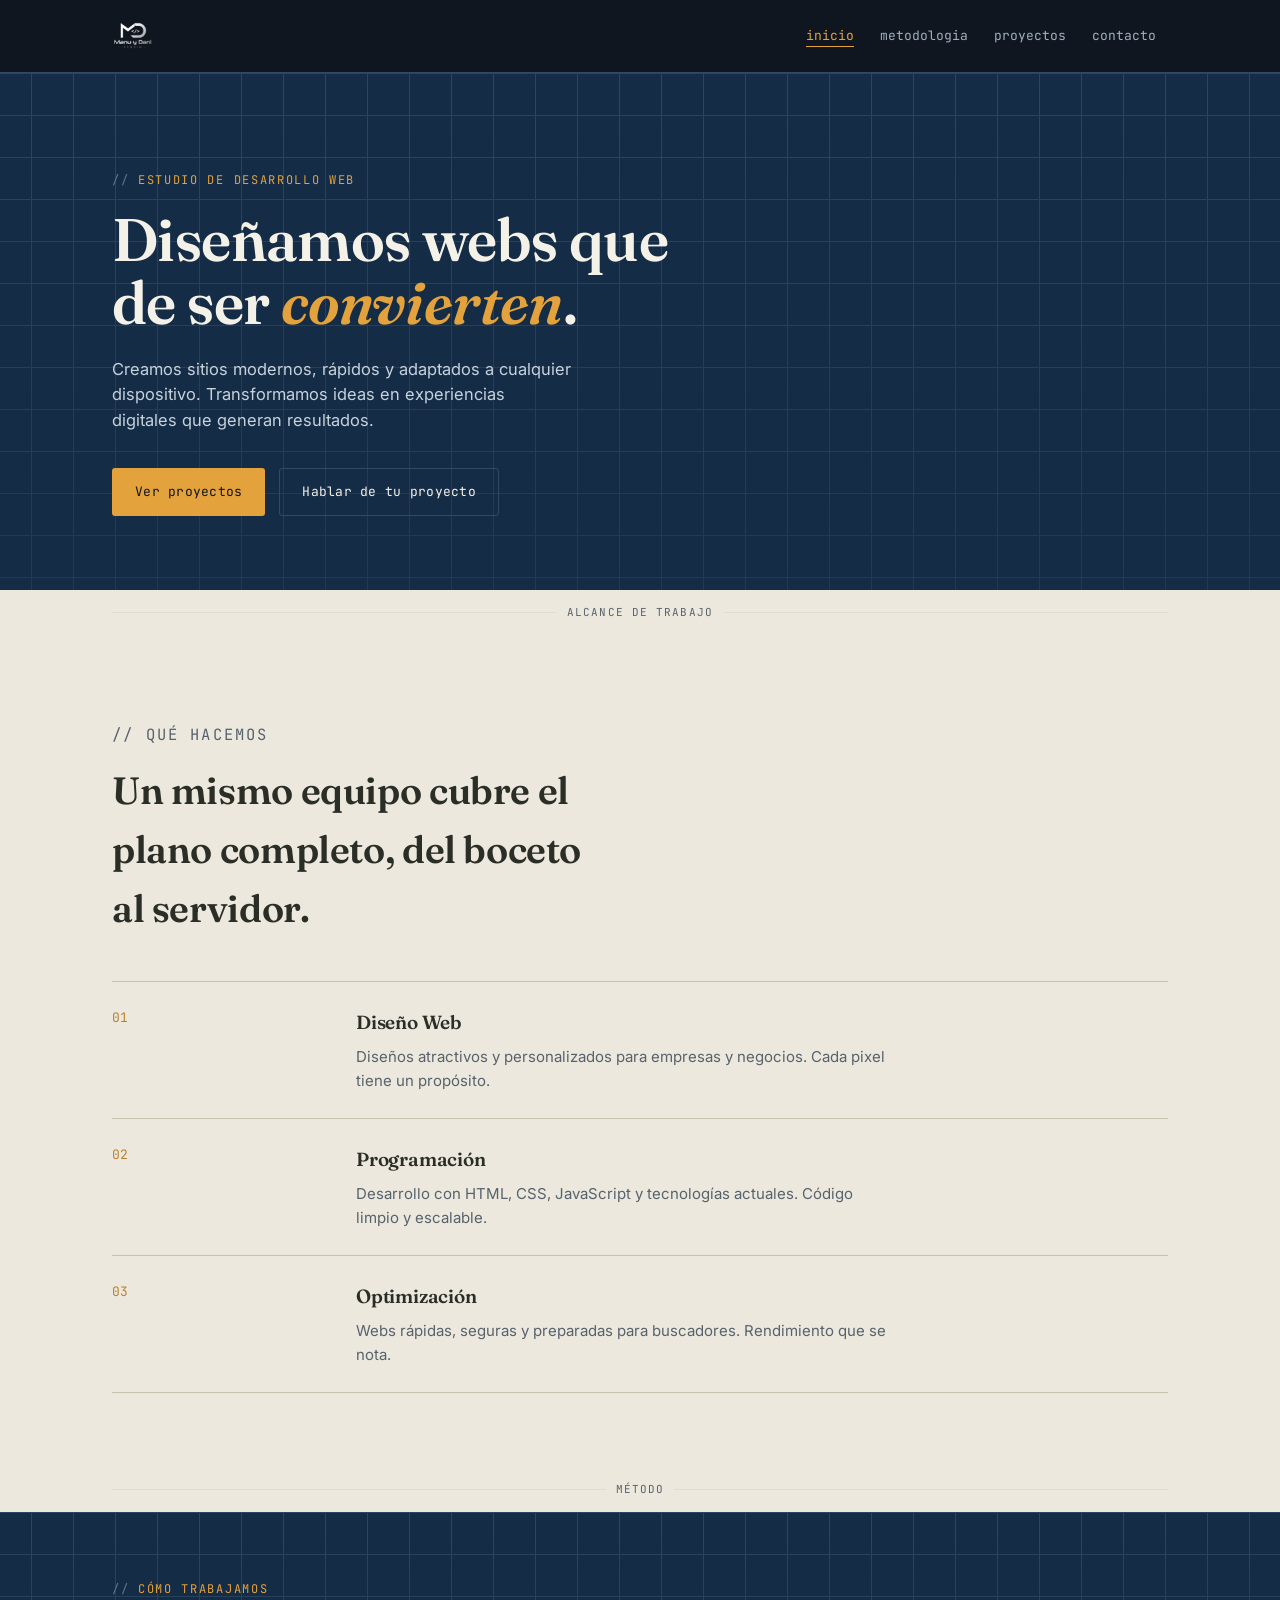
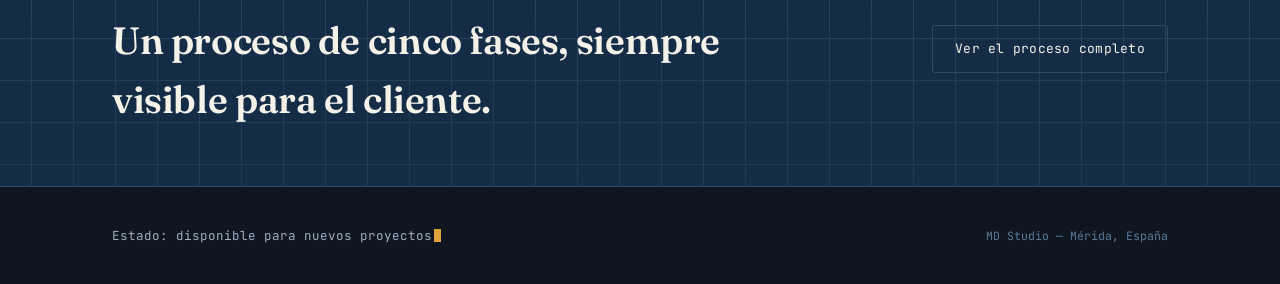
==== index.html @ b5776f59 "Add files via upload" ====
<!DOCTYPE html>
<html lang="es">
<head>
<meta charset="UTF-8">
<meta name="viewport" content="width=device-width, initial-scale=1.0">
<title>Trama Estudio — Desarrollo web</title>
<link rel="stylesheet" href="styles.css">
</head>
<body>

<header class="site">
  <div class="wrap">
    <a href="index.html" class="brand">
      <img src="Logo.png" alt="Manu y Dani Studio" class="brand-logo brand-logo--scaled">
      <span class="visually-hidden">Manu y Dani Studio</span>
    </a>
    <nav class="paths" aria-label="Navegación principal">
      <a href="index.html" aria-current="page"><span class="seg">inicio</span></a>
      <a href="metodologia.html"><span class="seg">metodologia</span></a>
      <a href="proyectos.html"><span class="seg">proyectos</span></a>
      <a href="contacto.html"><span class="seg">contacto</span></a>
    </nav>
  </div>
</header>

<section class="hero blueprint">
  <div class="wrap">
    <p class="eyebrow">Estudio de desarrollo web</p>
    <h1>Diseñamos webs que<br>de ser <em>convierten</em>.</h1>
    <p class="sub">Creamos sitios modernos, rápidos y adaptados a cualquier dispositivo. Transformamos ideas en experiencias digitales que generan resultados.

</p>
    <div class="actions">
      <a href="proyectos.html" class="btn btn-solid">Ver proyectos</a>
      <a href="contacto.html" class="btn btn-outline">Hablar de tu proyecto</a>
    </div>
  </div>
</section>

<div class="dim-divider"><span>Alcance de trabajo</span></div>

<section class="paper">
  <div class="wrap">
    <div class="section-head">
      <p class="eyebrow">Qué hacemos</p>
      <h2>Un mismo equipo cubre el plano completo, del boceto al servidor.</h2>
    </div>
    <div class="spec-list">
      <div class="spec-row">
        <div class="k">01</div>
        <div class="v">
          <h3>Diseño Web</h3>
          <p>Diseños atractivos y personalizados para empresas y negocios. Cada pixel tiene un propósito.</p>
        </div>
      </div>
      <div class="spec-row">
        <div class="k">02</div>
        <div class="v">
          <h3>Programación</h3>
          <p>Desarrollo con HTML, CSS, JavaScript y tecnologías actuales. Código limpio y escalable.</p>
        </div>
      </div>
      <div class="spec-row">
        <div class="k">03</div>
        <div class="v">
          <h3>Optimización</h3>
          <p>Webs rápidas, seguras y preparadas para buscadores. Rendimiento que se nota.</p>
        </div>
      </div>
    </div>
  </div>
</section>

<div class="dim-divider"><span>Método</span></div>

<section class="paper blueprint tight">
  <div class="wrap" style="display:flex; justify-content:space-between; align-items:center; flex-wrap:wrap; gap:24px;">
    <div>
      <p class="eyebrow">Cómo trabajamos</p>
      <h2 style="color:var(--cream); max-width:26ch; margin-top:14px;">Un proceso de cinco fases, siempre visible para el cliente.</h2>
    </div>
    <a href="experiencia.html" class="btn btn-outline">Ver el proceso completo</a>
  </div>
</section>

<footer class="site">
  <div class="wrap">
    <p class="term">Estado: disponible para nuevos proyectos<span class="cursor"></span></p>
    <small>MD Studio — Mérida, España</small>
  </div>
</footer>

</body>
</html>
---- styles.css ----
/* ============================================================
   TRAMA ESTUDIO — hoja de estilos compartida
   Concepto: dualidad "plano técnico" (azul, retícula, mono)
   frente a "papel terminado" (cálido, editorial, serif).
   ============================================================ */

@import url('https://fonts.googleapis.com/css2?family=Fraunces:ital,opsz,wght@0,9..144,300;0,9..144,500;0,9..144,600;1,9..144,400&family=Inter:wght@400;500&family=JetBrains+Mono:wght@400;500&display=swap');

:root{
  --ink:#10161F;
  --blueprint:#152C46;
  --blueprint-2:#1B3A5C;
  --blueprint-line:#2E4A66;
  --paper:#ECE8DD;
  --paper-2:#E2DDCE;
  --signal:#E3A23C;
  --signal-dim:#B9812E;
  --cream:#F4F1E8;
  --ink-soft:#57626C;
  --paper-ink:#2B2E27;
  --max:1120px;
  --serif:'Fraunces', Georgia, serif;
  --sans:'Inter', -apple-system, BlinkMacSystemFont, sans-serif;
  --mono:'JetBrains Mono', 'SF Mono', monospace;
}

*,*::before,*::after{ box-sizing:border-box; }

html{ scroll-behavior:smooth; }

body{
  margin:0;
  background:var(--paper);
  color:var(--paper-ink);
  font-family:var(--sans);
  line-height:1.55;
  -webkit-font-smoothing:antialiased;
}

a{ color:inherit; }

img{ max-width:100%; display:block; }

.wrap{
  max-width:var(--max);
  margin:0 auto;
  padding:0 32px;
}

.eyebrow{
  font-family:var(--mono);
  font-size:12px;
  letter-spacing:.14em;
  text-transform:uppercase;
  color:var(--signal-dim);
}

.eyebrow::before{ content:"// "; color:var(--ink-soft); }

.blueprint .eyebrow{ color:var(--signal); }
.blueprint .eyebrow::before{ color:#5A7A9A; }

h1,h2,h3{
  font-family:var(--serif);
  font-weight:600;
  margin:0;
  letter-spacing:-.01em;
}

/* focus visibility */
a:focus-visible, button:focus-visible, input:focus-visible, textarea:focus-visible, select:focus-visible{
  outline:2px solid var(--signal);
  outline-offset:3px;
}

@media (prefers-reduced-motion: reduce){
  *{ animation-duration:.001ms !important; animation-iteration-count:1 !important; transition-duration:.001ms !important; scroll-behavior:auto !important; }
}

/* ---------------- Blueprint section (dark, grid, technical) ---------------- */
.blueprint{
  background-color:var(--blueprint);
  background-image:
    linear-gradient(var(--blueprint-line) 1px, transparent 1px),
    linear-gradient(90deg, var(--blueprint-line) 1px, transparent 1px);
  background-size:42px 42px;
  background-position:center top;
  color:var(--cream);
  position:relative;
}
.blueprint::after{
  content:"";
  position:absolute; inset:0;
  background:linear-gradient(180deg, rgba(21,44,70,.15), rgba(21,44,70,.55));
  pointer-events:none;
}
.blueprint .wrap{ position:relative; z-index:1; }

/* dimension-line divider used between plan / paper sections */
.dim-divider{
  display:flex; align-items:center; gap:10px;
  font-family:var(--mono); font-size:11px; letter-spacing:.1em;
  color:var(--ink-soft); text-transform:uppercase;
  margin:0 auto; max-width:var(--max); padding:14px 32px;
}
.dim-divider::before, .dim-divider::after{
  content:""; flex:1; height:1px; background:var(--paper-2);
}
.dim-divider span{ white-space:nowrap; }

/* ---------------- Header / nav (directory-path style) ---------------- */
header.site{
  background:var(--ink);
  color:var(--cream);
  position:sticky; top:0; z-index:20;
  border-bottom:1px solid var(--blueprint-line);
}
header.site .wrap{
  display:flex; align-items:center; justify-content:space-between;
  padding-top:18px; padding-bottom:18px;
}
.brand{
  font-family:var(--mono); font-weight:500; font-size:15px;
  letter-spacing:.02em; text-decoration:none; color:var(--cream);
  display:flex; align-items:center; gap:8px;
}
.brand .dot{ width:7px; height:7px; border-radius:50%; background:var(--signal); display:inline-block; }

/* Logo image inside the brand: keep header height unchanged */
.brand-logo{ display:block; height:34px; width:auto; transform-origin:left center; will-change:transform; }

/* Escala visual del logo sin alterar el flujo (no cambia la altura del header) */
.brand-logo--scaled{ transform:scale(1.15); }

@media (max-width:760px){
  .brand-logo{ height:28px; }
  .brand-logo--scaled{ transform:scale(1.05); }
}

/* Utility for accessible hidden text */
.visually-hidden{ position:absolute !important; width:1px; height:1px; padding:0; margin:-1px; overflow:hidden; clip:rect(0 0 0 0); white-space:nowrap; border:0; }

nav.paths{
  display:flex; gap:2px;
  font-family:var(--mono); font-size:13px;
}
nav.paths a{
  text-decoration:none;
  color:#9FB0C0;
  padding:8px 12px;
  border-radius:3px;
  transition:color .15s ease, background .15s ease;
  white-space:nowrap;
}
nav.paths a:hover{ color:var(--cream); background:rgba(255,255,255,.06); }
nav.paths a[aria-current="page"]{
  color:var(--signal);
}
nav.paths a[aria-current="page"] .seg{ border-bottom:1px solid var(--signal); padding-bottom:2px; }

.menu-toggle{ display:none; }

@media (max-width: 760px){
  header.site .wrap{ flex-wrap:wrap; gap:10px 0; }
  nav.paths{ flex-wrap:wrap; gap:0; width:100%; padding-top:4px; }
  nav.paths a{ padding:8px 10px; font-size:12.5px; }
}

/* ---------------- Buttons ---------------- */
.btn{
  display:inline-flex; align-items:center; gap:10px;
  font-family:var(--mono); font-size:13px; letter-spacing:.02em;
  padding:13px 22px; border-radius:3px; text-decoration:none;
  border:1px solid transparent; cursor:pointer;
  transition:transform .15s ease, background .15s ease, border-color .15s ease;
}
.btn:hover{ transform:translateY(-1px); }
.btn-solid{ background:var(--signal); color:var(--ink); }
.btn-solid:hover{ background:#EEB25C; }
.btn-outline{ border-color:var(--blueprint-line); color:var(--cream); }
.btn-outline:hover{ border-color:var(--signal); color:var(--signal); }
.btn-outline.on-paper{ color:var(--paper-ink); border-color:#B9B198; }
.btn-outline.on-paper:hover{ border-color:var(--signal-dim); color:var(--signal-dim); }

/* ---------------- Hero ---------------- */
.hero{ padding:86px 0 74px; }
.hero h1{
  font-size:clamp(34px, 5.4vw, 60px);
  line-height:1.06;
  color:var(--cream);
  max-width:15ch;
  margin-top:18px;
}
.hero h1 em{ font-style:italic; color:var(--signal); }
.hero .sub{
  margin-top:22px; max-width:46ch;
  color:#C7D2DB; font-size:16.5px;
}
.hero .actions{ display:flex; gap:14px; margin-top:34px; flex-wrap:wrap; }

/* coordinate readout, decorative technical flourish */
.coords{
  font-family:var(--mono); font-size:11px; color:#5A7A9A;
  margin-top:56px; display:flex; gap:26px; flex-wrap:wrap;
}

/* ---------------- Paper sections ---------------- */
section.paper{ padding:74px 0; }
section.paper.tight{ padding:56px 0; }
section.paper h2{
  font-size:clamp(26px, 3.4vw, 38px);
  max-width:20ch;
}
.section-head{ margin-bottom:42px; }
.section-head p{ max-width:56ch; color:var(--ink-soft); margin-top:14px; font-size:15.5px; }

/* spec sheet (services list) */
.spec-list{ border-top:1px solid #C9C2AC; }
.spec-row{
  display:grid; grid-template-columns:220px 1fr;
  gap:24px; padding:26px 0; border-bottom:1px solid #C9C2AC;
}
.spec-row .k{ font-family:var(--mono); font-size:13px; color:var(--signal-dim); letter-spacing:.03em; }
.spec-row .v h3{ font-size:19px; font-weight:600; margin-bottom:8px; }
.spec-row .v p{ margin:0; color:var(--ink-soft); font-size:15px; max-width:60ch; }
@media (max-width:640px){ .spec-row{ grid-template-columns:1fr; gap:8px; } }

/* stat callouts */
.stat-grid{
  display:grid; grid-template-columns:repeat(4,1fr); gap:1px;
  background:var(--blueprint-line); border:1px solid var(--blueprint-line);
}
.stat{ background:var(--blueprint); padding:28px 20px; }
.stat .num{ font-family:var(--serif); font-size:38px; color:var(--signal); }
.stat .label{ font-family:var(--mono); font-size:11.5px; color:#9FB0C0; margin-top:6px; letter-spacing:.04em; text-transform:uppercase; }
@media (max-width:760px){ .stat-grid{ grid-template-columns:repeat(2,1fr); } }

/* timeline (legitimate sequence: real process order) */
.timeline{ list-style:none; margin:0; padding:0; }
.tl-item{
  display:grid; grid-template-columns:70px 1fr; gap:24px;
  padding:28px 0; border-bottom:1px solid #C9C2AC; position:relative;
}
.tl-item:first-child{ border-top:1px solid #C9C2AC; }
.tl-num{ font-family:var(--mono); color:var(--signal-dim); font-size:14px; padding-top:2px; }
.tl-item h3{ font-size:19px; margin-bottom:8px; }
.tl-item p{ margin:0; color:var(--ink-soft); font-size:15px; max-width:60ch; }

/* tag chips (stack) */
.chips{ display:flex; flex-wrap:wrap; gap:9px; }
.chip{
  font-family:var(--mono); font-size:12px; padding:7px 12px;
  border:1px solid #C9C2AC; border-radius:3px; color:var(--paper-ink);
}
.blueprint .chip{ border-color:var(--blueprint-line); color:#C7D2DB; }

/* project cards */
.grid-projects{ display:grid; grid-template-columns:repeat(2,1fr); gap:1px; background:#C9C2AC; border:1px solid #C9C2AC; }
.card{ background:var(--paper); padding:34px; display:flex; flex-direction:column; gap:14px; }
.card-link{ display:flex; text-decoration:none; color:inherit; transition:background .2s ease, transform .2s ease; }
.card-link:hover{ background:rgba(24, 23, 22, 0.04); transform:translateY(-1px); }
.card .meta{ font-family:var(--mono); font-size:12px; color:var(--signal-dim); display:flex; justify-content:space-between; }
.card h3{ font-size:22px; }
.card p{ margin:0; color:var(--ink-soft); font-size:14.5px; }
@media (max-width:760px){ .grid-projects{ grid-template-columns:1fr; } }

/* contact */
.contact-grid{ display:grid; grid-template-columns:1.1fr .9fr; gap:60px; }
@media (max-width:820px){ .contact-grid{ grid-template-columns:1fr; gap:40px; } }

.field{ margin-bottom:20px; }
.field label{
  display:block; font-family:var(--mono); font-size:12px; text-transform:uppercase;
  letter-spacing:.06em; color:var(--ink-soft); margin-bottom:8px;
}
.field input, .field select, .field textarea{
  width:100%; background:var(--cream); border:1px solid #C9C2AC; border-radius:3px;
  padding:12px 14px; font-family:var(--sans); font-size:15px; color:var(--paper-ink);
}
.field textarea{ resize:none; min-height:120px; }
.field input:focus, .field select:focus, .field textarea:focus{ border-color:var(--signal-dim); }

.contact-info dl{ margin:0; }
.contact-info .row{ padding:18px 0; border-bottom:1px solid var(--blueprint-line); }
.contact-info dt{ font-family:var(--mono); font-size:11.5px; color:var(--signal); text-transform:uppercase; letter-spacing:.05em; }
.contact-info dd{ margin:8px 0 0; font-size:16px; }

.form-note{
  font-family:var(--mono); font-size:13px; color:var(--signal-dim);
  margin-top:16px; min-height:20px;
}

/* ---------------- Footer / terminal bar ---------------- */
footer.site{
  background:var(--ink); color:#9FB0C0; padding:26px 0;
  border-top:1px solid var(--blueprint-line);
}
footer.site .wrap{ display:flex; justify-content:space-between; align-items:center; flex-wrap:wrap; gap:12px; }
.term{ font-family:var(--mono); font-size:12.5px; }
.term .cursor{ display:inline-block; width:7px; height:13px; background:var(--signal); margin-left:2px; animation:blink 1.1s steps(1) infinite; vertical-align:-2px; }
@keyframes blink{ 50%{ opacity:0; } }
footer.site small{ font-family:var(--mono); font-size:11.5px; color:#5A7A9A; }
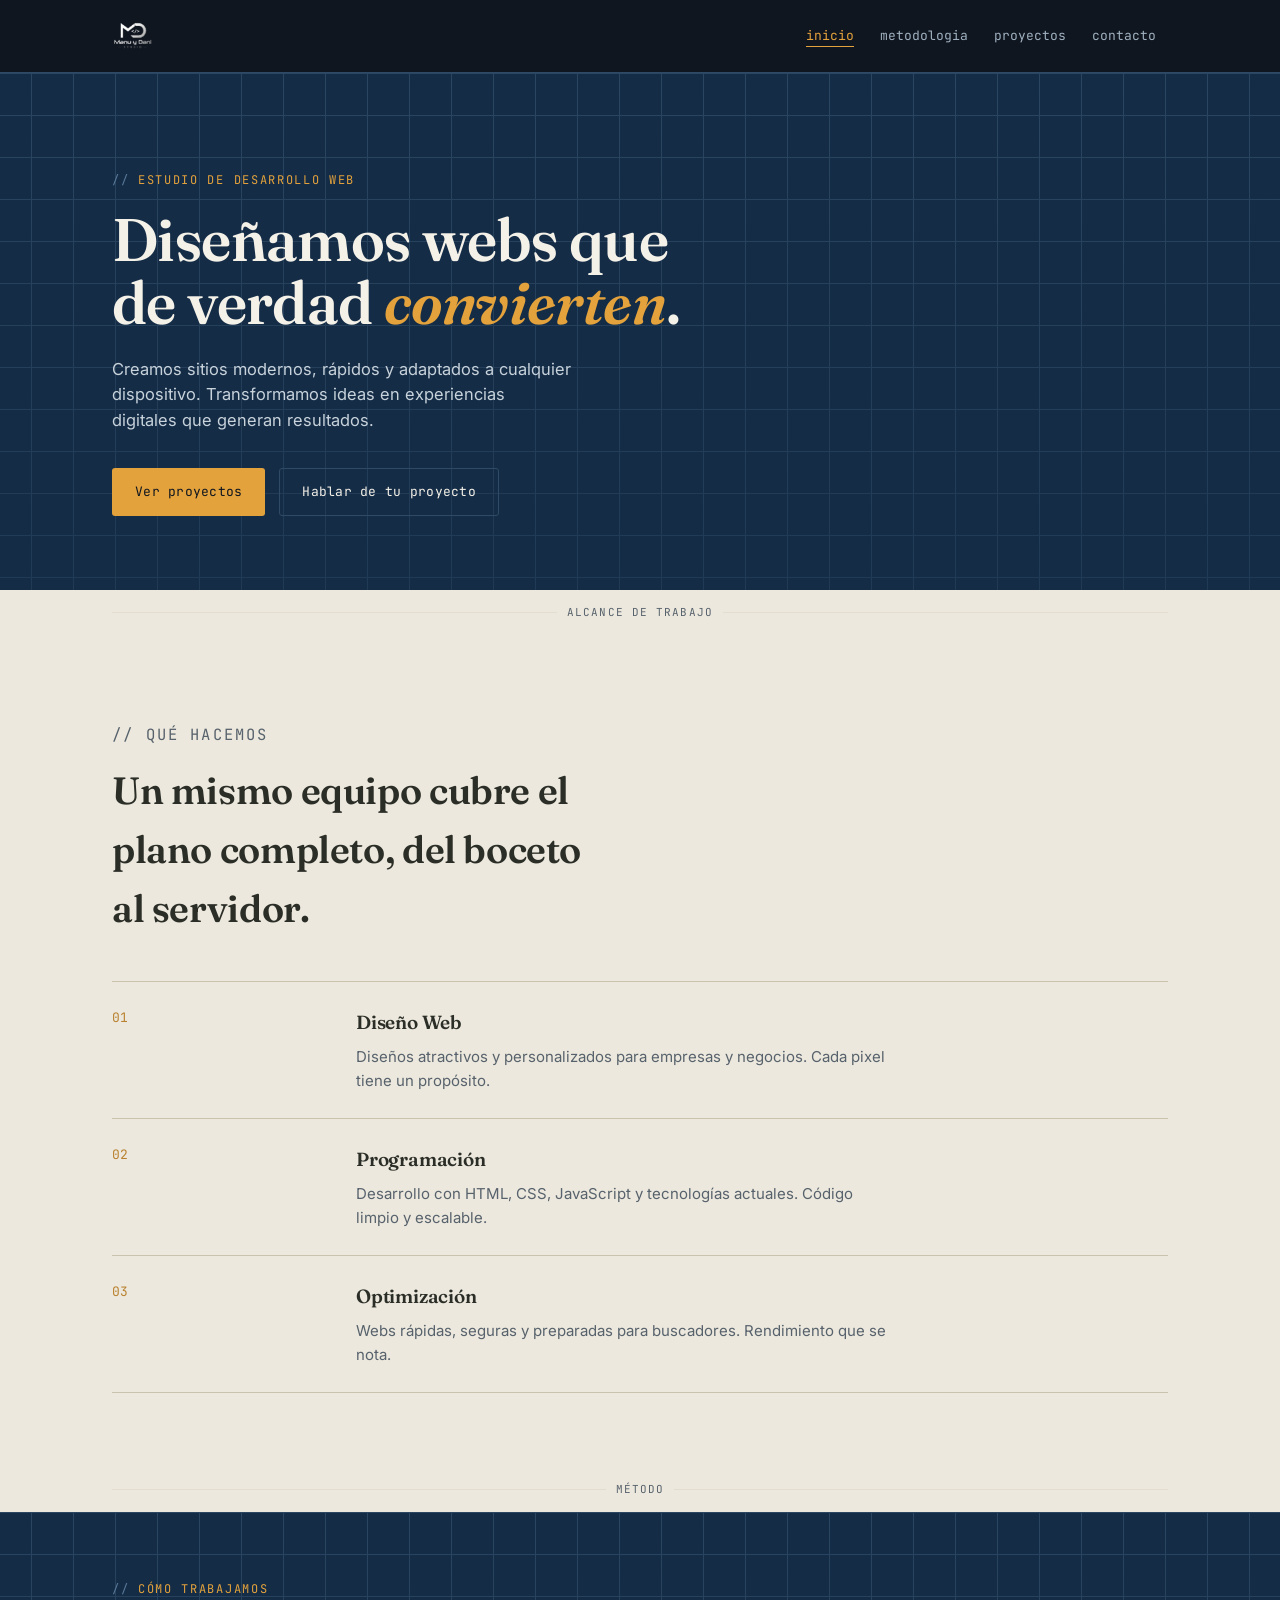
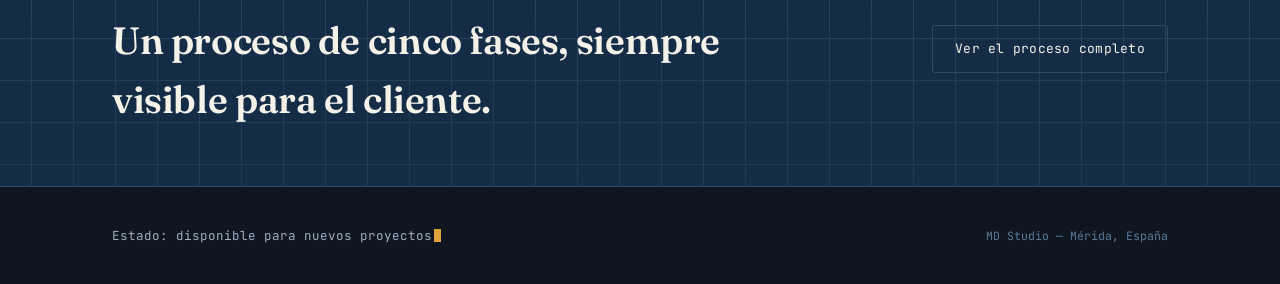
==== commit 0be5ea0a: "Update headline to improve clarity" ====
--- a/index.html
+++ b/index.html
@@ -3,7 +3,7 @@
 <head>
 <meta charset="UTF-8">
 <meta name="viewport" content="width=device-width, initial-scale=1.0">
-<title>Trama Estudio — Desarrollo web</title>
+<title>MD Studio</title>
 <link rel="stylesheet" href="styles.css">
 </head>
 <body>
@@ -26,7 +26,7 @@
 <section class="hero blueprint">
   <div class="wrap">
     <p class="eyebrow">Estudio de desarrollo web</p>
-    <h1>Diseñamos webs que<br>de ser <em>convierten</em>.</h1>
+    <h1>Diseñamos webs que<br>de verdad <em>convierten</em>.</h1>
     <p class="sub">Creamos sitios modernos, rápidos y adaptados a cualquier dispositivo. Transformamos ideas en experiencias digitales que generan resultados.
 
 </p>
@@ -79,7 +79,7 @@
       <p class="eyebrow">Cómo trabajamos</p>
       <h2 style="color:var(--cream); max-width:26ch; margin-top:14px;">Un proceso de cinco fases, siempre visible para el cliente.</h2>
     </div>
-    <a href="experiencia.html" class="btn btn-outline">Ver el proceso completo</a>
+    <a href="metodologia.html" class="btn btn-outline">Ver el proceso completo</a>
   </div>
 </section>
 
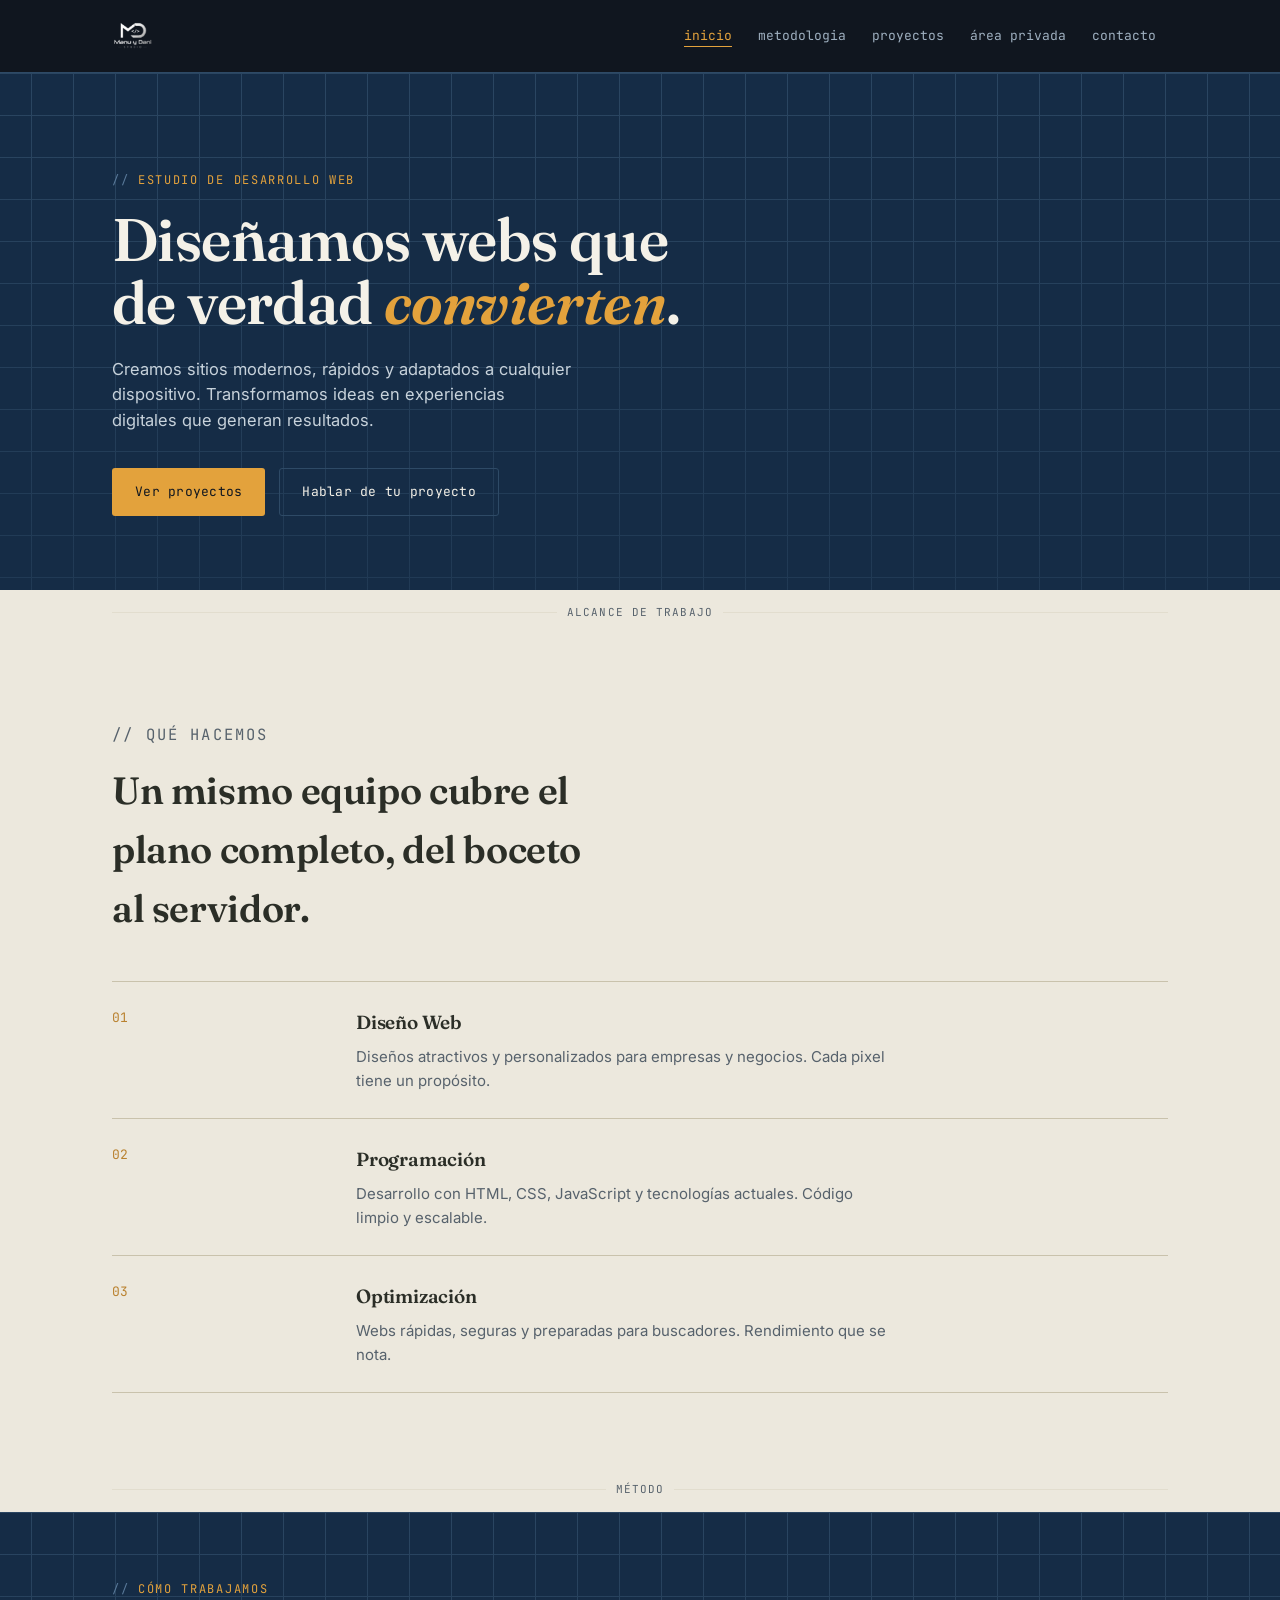
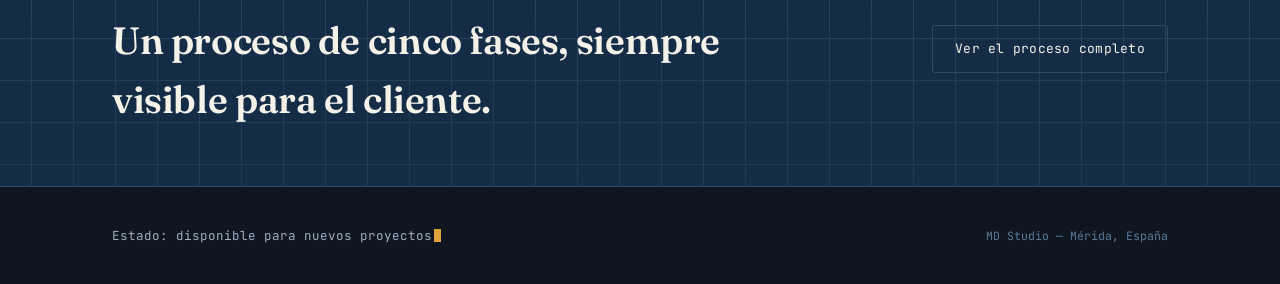
==== commit c363cebf: "Add files via upload" ====
--- a/index.html
+++ b/index.html
@@ -3,8 +3,44 @@
 <head>
 <meta charset="UTF-8">
 <meta name="viewport" content="width=device-width, initial-scale=1.0">
-<title>MD Studio</title>
+<meta name="robots" content="index,follow">
+<meta name="description" content="MD Studio crea sitios web modernos, rápidos y diseñados para convertir en Mérida, Extremadura y toda España.">
+<meta name="keywords" content="estudio de desarrollo web, diseño web Mérida, agencia web Extremadura, páginas web para empresas, MD Studio">
+<meta name="author" content="MD Studio">
+<meta name="theme-color" content="#152C46">
+<link rel="canonical" href="https://mdstudioweb.es/">
+<link rel="icon" href="Logo.png" type="image/png">
 <link rel="stylesheet" href="styles.css">
+<meta property="og:type" content="website">
+<meta property="og:title" content="MD Studio | Desarrollo web y diseño digital">
+<meta property="og:description" content="Diseñamos webs modernas, rápidas y orientadas a resultados para empresas, comercios y proyectos personales.">
+<meta property="og:url" content="https://mdstudioweb.es/">
+<meta property="og:image" content="https://mdstudioweb.es/Logo.png">
+<meta property="og:site_name" content="MD Studio">
+<meta name="twitter:card" content="summary_large_image">
+<meta name="twitter:title" content="MD Studio | Desarrollo web y diseño digital">
+<meta name="twitter:description" content="Sitios web modernos, rápidos y adaptados a cualquier dispositivo.">
+<title>MD Studio | Desarrollo web y diseño digital</title>
+<script type="application/ld+json">
+{
+  "@context": "https://schema.org",
+  "@type": "Organization",
+  "name": "MD Studio",
+  "url": "https://mdstudioweb.es/",
+  "logo": "https://mdstudioweb.es/Logo.png",
+  "description": "Estudio de desarrollo web y diseño digital con presencia en Mérida, Extremadura.",
+  "contactPoint": {
+    "@type": "ContactPoint",
+    "contactType": "sales",
+    "email": "contacto@mdstudioweb.es",
+    "telephone": "+34695231697"
+  },
+  "areaServed": "ES",
+  "sameAs": [
+    "https://mdstudioweb.es/"
+  ]
+}
+</script>
 </head>
 <body>
 
@@ -18,6 +54,7 @@
       <a href="index.html" aria-current="page"><span class="seg">inicio</span></a>
       <a href="metodologia.html"><span class="seg">metodologia</span></a>
       <a href="proyectos.html"><span class="seg">proyectos</span></a>
+      <a href="acceso.html"><span class="seg">área privada</span></a>
       <a href="contacto.html"><span class="seg">contacto</span></a>
     </nav>
   </div>
--- a/styles.css
+++ b/styles.css
@@ -289,6 +289,25 @@
   font-family:var(--mono); font-size:13px; color:var(--signal-dim);
   margin-top:16px; min-height:20px;
 }
+.form-note--error{ color:#B44232; }
+
+/* ---------------- Private client portal ---------------- */
+.portal-page{ min-height:calc(100vh - 72px); padding:76px 0; }
+.portal-layout{ display:grid; grid-template-columns:1fr minmax(300px,440px); align-items:center; gap:74px; }
+.portal-layout h1,.portal-admin h1{ font-size:clamp(34px,4.6vw,54px); line-height:1.08; margin-top:14px; }
+.portal-card,.admin-panel{ background:var(--paper); color:var(--paper-ink); padding:34px; border:1px solid #C9C2AC; }
+.portal-card h2,.admin-panel h2{ font-size:25px; margin-bottom:24px; }
+.portal-switch{ margin:25px 0 0; font-size:14px; color:var(--ink-soft); }
+.text-button{ appearance:none; border:0; background:transparent; padding:0; color:var(--signal-dim); font:inherit; text-decoration:underline; cursor:pointer; }
+.portal-admin{ min-height:calc(100vh - 72px); padding:74px 0; }
+.section-intro{ color:var(--ink-soft); max-width:58ch; margin:14px 0 36px; }
+.admin-grid{ display:grid; grid-template-columns:minmax(280px,.8fr) minmax(400px,1.2fr); gap:24px; align-items:start; }
+.field small{ display:block; color:var(--ink-soft); margin-top:6px; font-size:12px; }
+.users-list{ border-top:1px solid #C9C2AC; }
+.user-row{ display:grid; grid-template-columns:1fr minmax(150px,1fr) auto; align-items:center; gap:12px; padding:16px 0; border-bottom:1px solid #C9C2AC; }
+.user-row strong,.user-row span{ display:block; }.user-row span{ color:var(--ink-soft); font-size:13px; }.user-row input{ width:100%; padding:9px; border:1px solid #C9C2AC; background:var(--cream); }
+.user-row .btn{ padding:9px 12px; font-size:12px; }
+@media (max-width:820px){ .portal-layout,.admin-grid{ grid-template-columns:1fr; gap:32px; }.user-row{ grid-template-columns:1fr; }.user-row .btn{ justify-content:center; } }
 
 /* ---------------- Footer / terminal bar ---------------- */
 footer.site{
